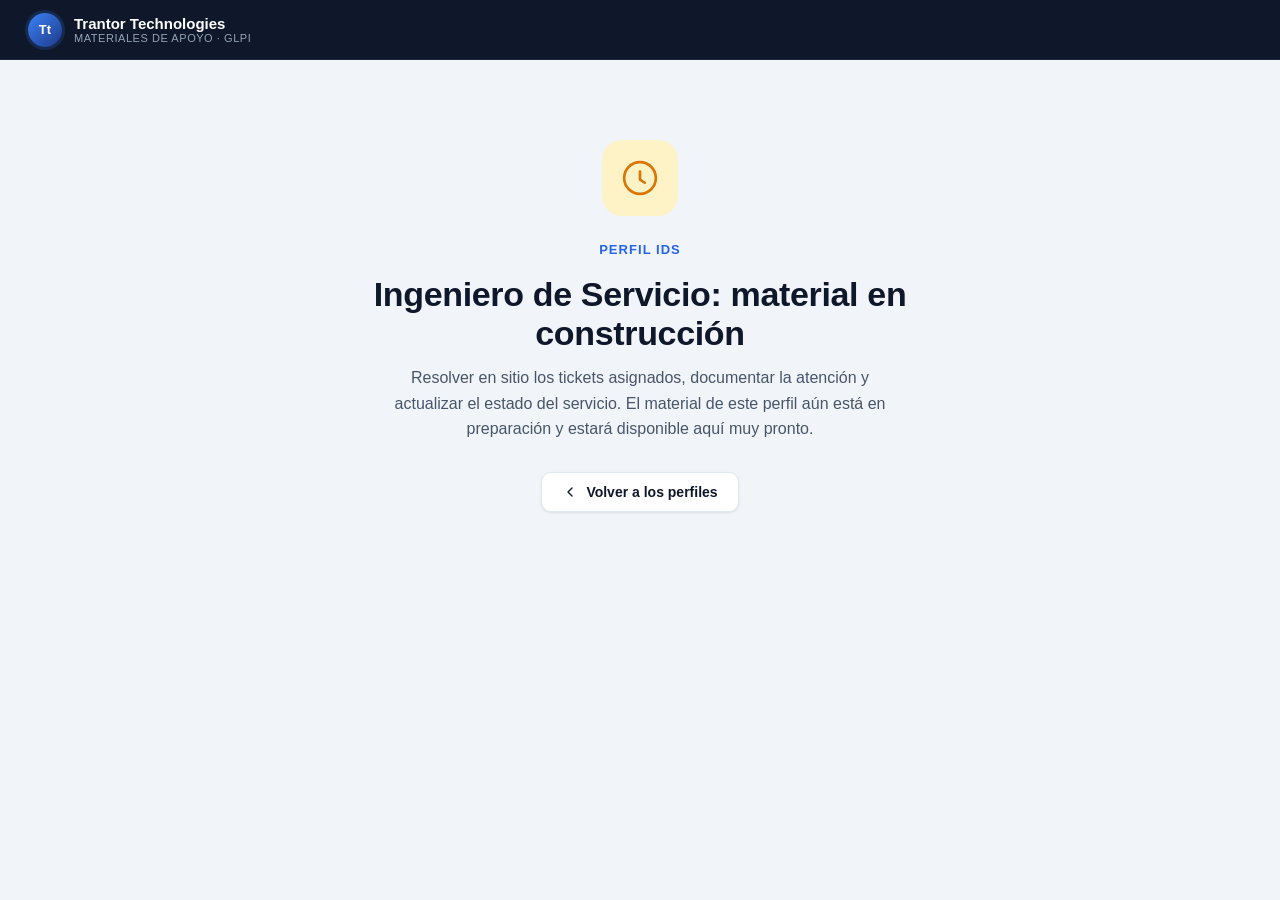
==== perfiles/ids/index.html @ 19f32ddd "Feat: update" ====
<!DOCTYPE html>
<html lang="es">
<head>
  <meta charset="UTF-8" />
  <meta http-equiv="refresh" content="0; url=../en-construccion.html?p=ids" />
  <link rel="canonical" href="../en-construccion.html?p=ids" />
  <title>En construcción</title>
</head>
<body>
  <p>Redirigiendo… Si no ocurre, <a href="../en-construccion.html?p=ids">abre la página del perfil</a>.</p>
  <script>location.replace("../en-construccion.html?p=ids");</script>
</body>
</html>
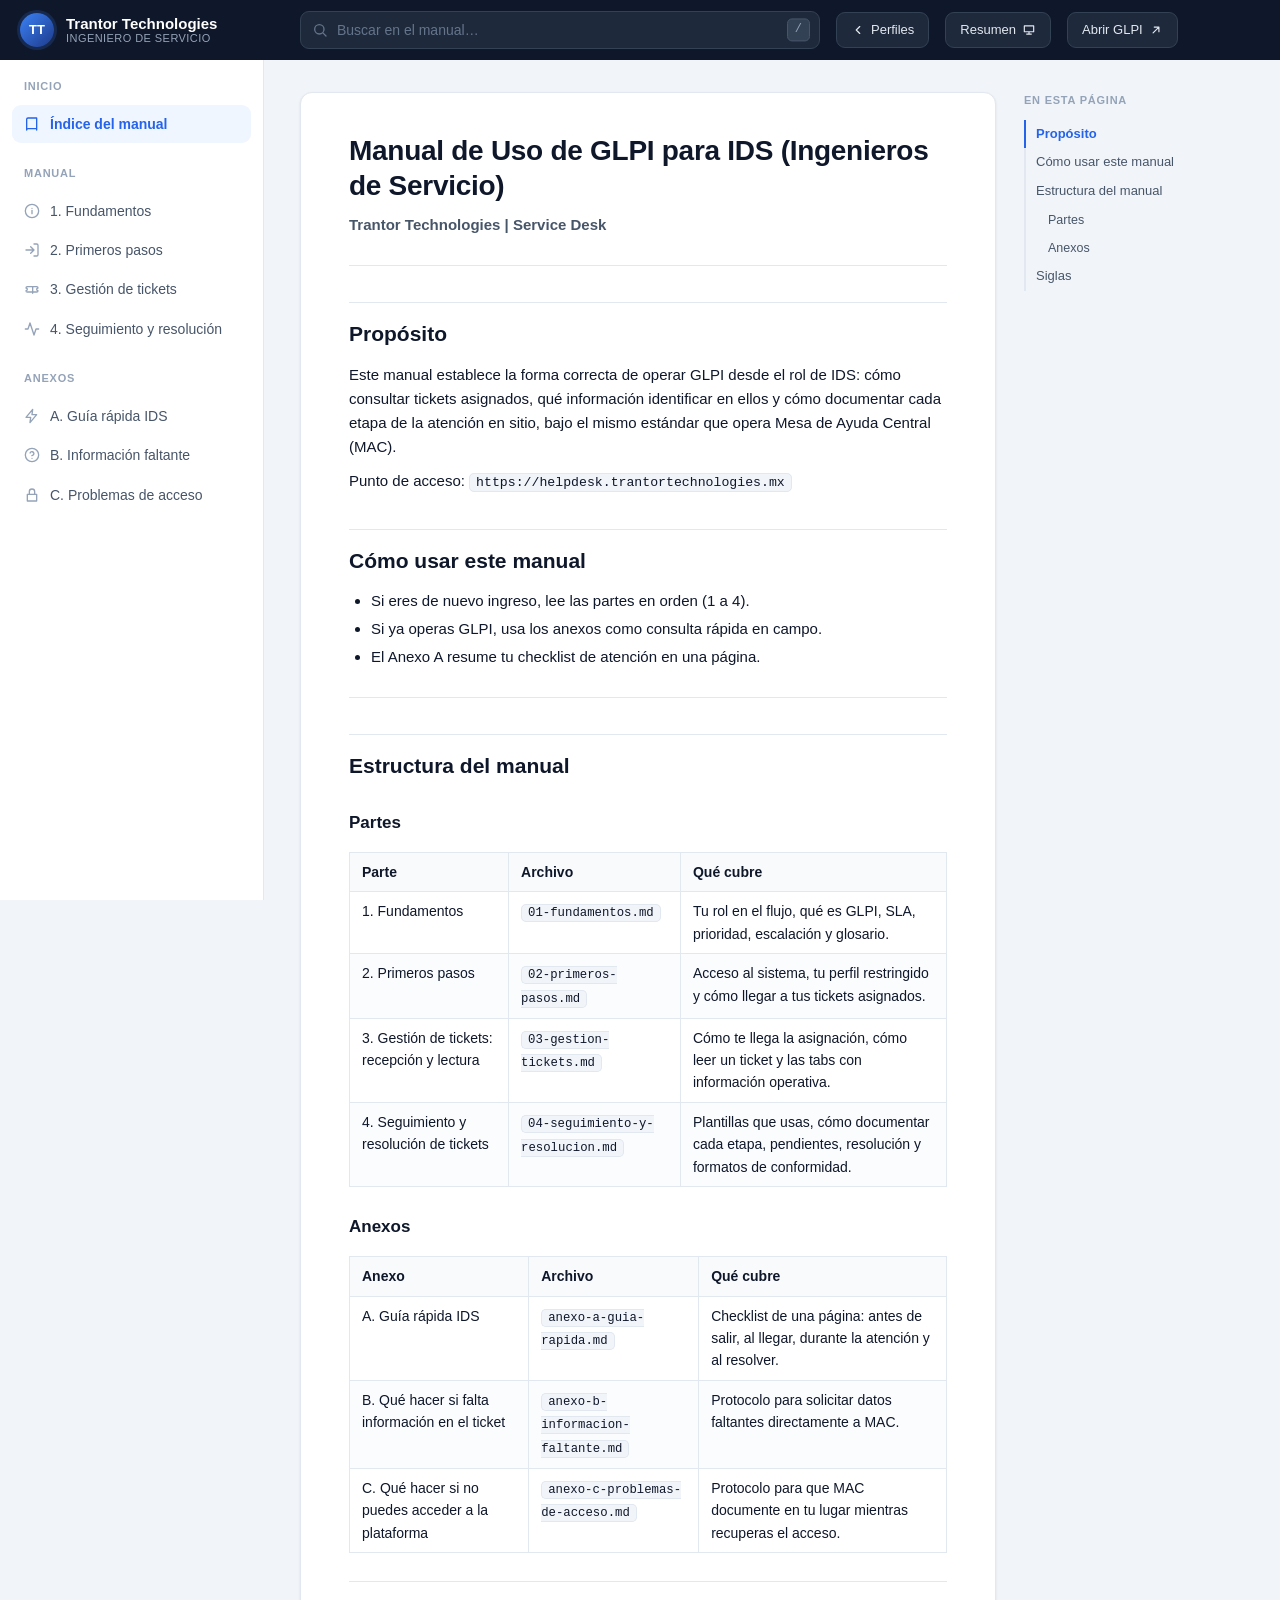
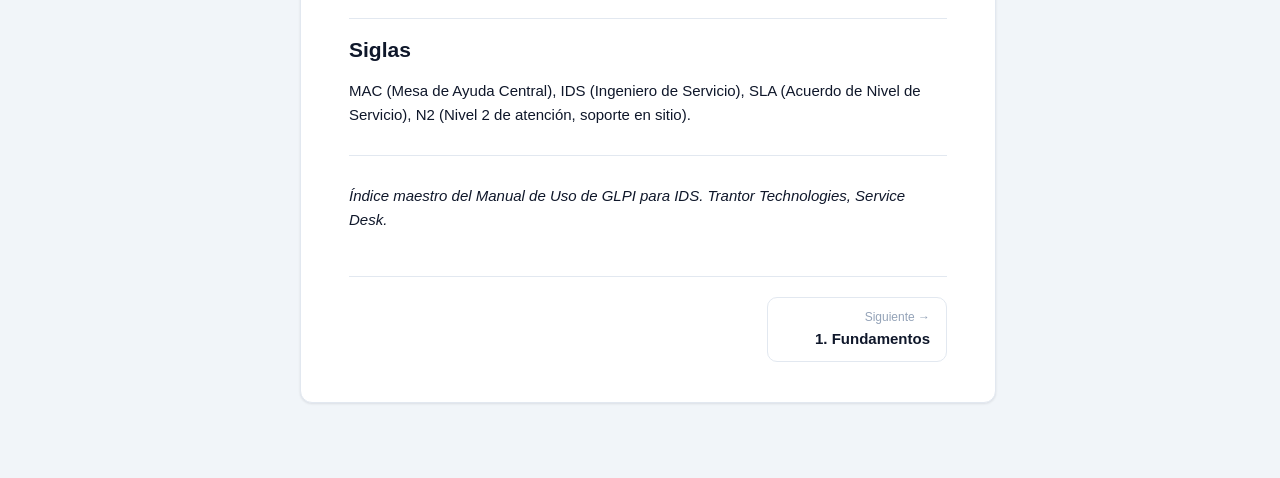
==== commit 9b5cf4ad: "Feat: ids profile" ====
--- a/perfiles/ids/index.html
+++ b/perfiles/ids/index.html
@@ -2,12 +2,67 @@
 <html lang="es">
 <head>
   <meta charset="UTF-8" />
-  <meta http-equiv="refresh" content="0; url=../en-construccion.html?p=ids" />
-  <link rel="canonical" href="../en-construccion.html?p=ids" />
-  <title>En construcción</title>
+  <meta name="viewport" content="width=device-width, initial-scale=1.0" />
+  <title>Manual de Uso de GLPI · IDS - Trantor Technologies</title>
+  <link rel="icon" type="image/png" href="docs/assets/favicon.png" />
+  <link rel="apple-touch-icon" href="docs/assets/favicon.png" />
+  <link rel="preconnect" href="https://fonts.googleapis.com" />
+  <link rel="stylesheet" href="../../engine/css/styles.css" />
 </head>
 <body>
-  <p>Redirigiendo… Si no ocurre, <a href="../en-construccion.html?p=ids">abre la página del perfil</a>.</p>
-  <script>location.replace("../en-construccion.html?p=ids");</script>
+  <!-- Barra superior -->
+  <header class="topbar">
+    <button id="menuToggle" class="menu-toggle" aria-label="Menú">
+      <svg viewBox="0 0 24 24" width="20" height="20"><path d="M3 6h18M3 12h18M3 18h18" stroke="currentColor" stroke-width="2" stroke-linecap="round"/></svg>
+    </button>
+    <a class="brand" href="#/">
+      <span class="brand-badge" id="brandBadge">Tt</span>
+      <span class="brand-text">
+        <span class="brand-name" id="brandName">Trantor Technologies</span>
+        <span class="brand-sub" id="brandSub">Service Desk</span>
+      </span>
+    </a>
+
+    <div class="topbar-search">
+      <svg class="search-icon" viewBox="0 0 24 24" width="16" height="16"><circle cx="11" cy="11" r="7" fill="none" stroke="currentColor" stroke-width="2"/><path d="M21 21l-4.3-4.3" stroke="currentColor" stroke-width="2" stroke-linecap="round"/></svg>
+      <input id="searchInput" type="search" placeholder="Buscar en el manual…" autocomplete="off" spellcheck="false" />
+      <kbd class="search-kbd">/</kbd>
+      <div id="searchResults" class="search-results" hidden></div>
+    </div>
+
+    <a class="platform-link" href="../../index.html" title="Volver al portal de perfiles">
+      <svg viewBox="0 0 24 24" width="14" height="14"><path d="M15 18l-6-6 6-6" fill="none" stroke="currentColor" stroke-width="2" stroke-linecap="round" stroke-linejoin="round"/></svg>
+      Perfiles
+    </a>
+
+    <a class="platform-link" href="deck.html">
+      Resumen
+      <svg viewBox="0 0 24 24" width="14" height="14"><path d="M4 5h16v10H4z M8 19h8 M12 15v4" fill="none" stroke="currentColor" stroke-width="2" stroke-linecap="round" stroke-linejoin="round"/></svg>
+    </a>
+
+    <a class="platform-link" id="platformLink" href="#" target="_blank" rel="noopener">
+      Abrir GLPI
+      <svg viewBox="0 0 24 24" width="14" height="14"><path d="M7 17L17 7M9 7h8v8" fill="none" stroke="currentColor" stroke-width="2" stroke-linecap="round" stroke-linejoin="round"/></svg>
+    </a>
+  </header>
+
+  <div class="layout">
+    <!-- Sidebar de navegación -->
+    <aside class="sidebar" id="sidebar">
+      <nav id="nav" class="nav" aria-label="Navegación del manual"></nav>
+    </aside>
+    <div class="sidebar-backdrop" id="sidebarBackdrop"></div>
+
+    <!-- Contenido -->
+    <main class="main">
+      <article id="content" class="content card">
+        <div class="loading">Cargando…</div>
+      </article>
+      <aside class="toc" id="toc" aria-label="En esta página"></aside>
+    </main>
+  </div>
+
+  <script src="../../engine/vendor/marked.min.js"></script>
+  <script src="../../engine/js/app.js"></script>
 </body>
 </html>
--- a/engine/css/styles.css
+++ b/engine/css/styles.css
@@ -0,0 +1,266 @@
+/* ===== Trantor Technologies - Manual GLPI ===== */
+:root {
+  --topbar-h: 60px;
+  --sidebar-w: 264px;
+  --toc-w: 220px;
+
+  --navy: #0f172a;
+  --navy-2: #1e293b;
+  --bg: #f1f5f9;
+  --card: #ffffff;
+  --border: #e2e8f0;
+  --text: #0f172a;
+  --text-soft: #475569;
+  --muted: #94a3b8;
+  --brand: #2563eb;
+  --brand-soft: #eff6ff;
+  --brand-border: #bfdbfe;
+  --green: #16a34a;
+  --green-soft: #dcfce7;
+  --amber: #d97706;
+  --amber-soft: #fef3c7;
+  --radius: 12px;
+  --shadow: 0 1px 3px rgba(15, 23, 42, .06), 0 1px 2px rgba(15, 23, 42, .04);
+  --shadow-lg: 0 10px 30px rgba(15, 23, 42, .12);
+  --font: -apple-system, BlinkMacSystemFont, "Segoe UI", Roboto, Helvetica, Arial, sans-serif;
+}
+
+* { box-sizing: border-box; }
+html, body { margin: 0; padding: 0; }
+body {
+  font-family: var(--font);
+  color: var(--text);
+  background: var(--bg);
+  font-size: 15px;
+  line-height: 1.6;
+  -webkit-font-smoothing: antialiased;
+}
+
+/* ===== Topbar ===== */
+.topbar {
+  position: fixed; top: 0; left: 0; right: 0; height: var(--topbar-h);
+  background: var(--navy);
+  display: flex; align-items: center; gap: 16px;
+  padding: 0 20px;
+  z-index: 50;
+  color: #e2e8f0;
+}
+.menu-toggle {
+  display: none; background: none; border: none; color: #cbd5e1; cursor: pointer;
+  padding: 6px; border-radius: 8px;
+}
+.menu-toggle:hover { background: rgba(255,255,255,.08); }
+
+.brand { display: flex; align-items: center; gap: 12px; text-decoration: none; min-width: var(--sidebar-w); }
+.brand-badge {
+  width: 34px; height: 34px; border-radius: 50%;
+  background: linear-gradient(135deg, #3b82f6, #1e3a8a);
+  color: #fff; font-weight: 700; font-size: 13px;
+  display: flex; align-items: center; justify-content: center;
+  box-shadow: 0 0 0 3px rgba(59,130,246,.18);
+}
+.brand-text { display: flex; flex-direction: column; line-height: 1.1; }
+.brand-name { color: #fff; font-weight: 600; font-size: 15px; }
+.brand-sub { color: #94a3b8; font-size: 11px; letter-spacing: .04em; text-transform: uppercase; }
+
+.topbar-search { position: relative; flex: 1; max-width: 520px; }
+.topbar-search .search-icon { position: absolute; left: 12px; top: 50%; transform: translateY(-50%); color: #64748b; }
+#searchInput {
+  width: 100%; height: 38px; border-radius: 9px; border: 1px solid #334155;
+  background: #1e293b; color: #e2e8f0; padding: 0 40px 0 36px; font-size: 14px; outline: none;
+}
+#searchInput::placeholder { color: #64748b; }
+#searchInput:focus { border-color: var(--brand); background: #172033; box-shadow: 0 0 0 3px rgba(37,99,235,.25); }
+.search-kbd {
+  position: absolute; right: 10px; top: 50%; transform: translateY(-50%);
+  background: #334155; color: #94a3b8; border-radius: 5px; font-size: 12px;
+  padding: 1px 7px; border: 1px solid #475569;
+}
+
+.search-results {
+  position: absolute; top: 46px; left: 0; right: 0;
+  background: var(--card); border: 1px solid var(--border); border-radius: 10px;
+  box-shadow: var(--shadow-lg); max-height: 60vh; overflow-y: auto; padding: 6px; z-index: 60;
+}
+.search-result {
+  display: block; padding: 10px 12px; border-radius: 8px; text-decoration: none; color: var(--text); cursor: pointer;
+}
+.search-result:hover, .search-result.active { background: var(--brand-soft); }
+.search-result .sr-title { font-weight: 600; font-size: 14px; }
+.search-result .sr-crumb { font-size: 12px; color: var(--muted); margin-bottom: 2px; }
+.search-result .sr-snippet { font-size: 13px; color: var(--text-soft); margin-top: 2px; }
+.search-result mark { background: #fde68a; color: inherit; border-radius: 3px; padding: 0 1px; }
+.search-empty { padding: 16px; text-align: center; color: var(--muted); font-size: 14px; }
+
+.platform-link {
+  display: inline-flex; align-items: center; gap: 6px;
+  background: #1e293b; border: 1px solid #334155; color: #e2e8f0;
+  padding: 7px 14px; border-radius: 9px; text-decoration: none; font-size: 13px; font-weight: 500;
+  white-space: nowrap;
+}
+.platform-link:hover { background: #334155; }
+
+/* ===== Layout ===== */
+.layout { display: flex; padding-top: var(--topbar-h); }
+
+.sidebar {
+  position: fixed; top: var(--topbar-h); bottom: 0; left: 0; width: var(--sidebar-w);
+  background: var(--card); border-right: 1px solid var(--border);
+  overflow-y: auto; padding: 18px 12px 40px;
+}
+.sidebar-backdrop { display: none; }
+
+.nav-group { margin-bottom: 22px; }
+.nav-group-label {
+  font-size: 11px; font-weight: 700; letter-spacing: .07em; text-transform: uppercase;
+  color: var(--muted); padding: 0 12px 8px;
+}
+.nav-item {
+  display: flex; align-items: center; gap: 10px;
+  padding: 8px 12px; margin: 1px 0; border-radius: 9px;
+  text-decoration: none; color: var(--text-soft); font-size: 14px; font-weight: 500;
+  cursor: pointer;
+}
+.nav-item:hover { background: #f8fafc; color: var(--text); }
+.nav-item.active { background: var(--brand-soft); color: var(--brand); font-weight: 600; }
+.nav-item.active .nav-icon { color: var(--brand); }
+.nav-icon { color: var(--muted); flex-shrink: 0; display: flex; }
+
+/* ===== Main / content ===== */
+.main {
+  margin-left: var(--sidebar-w);
+  flex: 1; display: flex; gap: 28px; align-items: flex-start;
+  padding: 32px 36px 80px; max-width: 1200px;
+}
+.content.card {
+  background: var(--card); border: 1px solid var(--border); border-radius: var(--radius);
+  box-shadow: var(--shadow); padding: 40px 48px; flex: 1; min-width: 0; max-width: 860px;
+}
+.loading { color: var(--muted); padding: 40px 0; text-align: center; }
+
+/* ===== Markdown typography ===== */
+.content h1 { font-size: 28px; font-weight: 700; margin: 0 0 6px; line-height: 1.25; letter-spacing: -.01em; }
+.content h1 + p { color: var(--text-soft); }
+.content h2 {
+  font-size: 21px; font-weight: 700; margin: 36px 0 12px; padding-top: 14px;
+  border-top: 1px solid var(--border);
+}
+.content h1 + h2, .content > h2:first-child { border-top: none; padding-top: 0; }
+.content h3 { font-size: 17px; font-weight: 650; margin: 26px 0 8px; }
+.content h4 { font-size: 15px; font-weight: 650; margin: 20px 0 6px; }
+.content p { margin: 10px 0; }
+.content a { color: var(--brand); text-decoration: none; }
+.content a:hover { text-decoration: underline; }
+.content ul, .content ol { padding-left: 22px; margin: 10px 0; }
+.content li { margin: 4px 0; }
+.content code {
+  background: #f1f5f9; border: 1px solid var(--border); border-radius: 5px;
+  padding: 1px 6px; font-size: .88em; font-family: ui-monospace, SFMono-Regular, Menlo, monospace;
+  color: #0f172a;
+}
+.content pre { background: #0f172a; color: #e2e8f0; padding: 16px 18px; border-radius: 10px; overflow-x: auto; }
+.content pre code { background: none; border: none; color: inherit; padding: 0; }
+.content hr { border: none; border-top: 1px solid var(--border); margin: 28px 0; }
+.content img { max-width: 100%; border: 1px solid var(--border); border-radius: 10px; box-shadow: var(--shadow); margin: 12px 0; }
+.content img.zoomable { cursor: zoom-in; transition: box-shadow .15s ease, transform .15s ease; }
+.content img.zoomable:hover { box-shadow: var(--shadow-lg); transform: translateY(-1px); }
+
+/* ===== Lightbox ===== */
+body.lb-lock { overflow: hidden; }
+.lightbox {
+  position: fixed; inset: 0; z-index: 100;
+  display: none; align-items: center; justify-content: center;
+  padding: 32px;
+  background: rgba(15, 23, 42, .85);
+  opacity: 0; transition: opacity .18s ease;
+}
+.lightbox.open { display: flex; opacity: 1; }
+.lb-figure { margin: 0; display: flex; flex-direction: column; align-items: center; gap: 12px; max-width: 100%; max-height: 100%; }
+.lb-img {
+  max-width: min(1200px, 100%); max-height: 82vh;
+  border-radius: 10px; box-shadow: var(--shadow-lg);
+  background: var(--card); cursor: zoom-out;
+}
+.lb-caption { color: #e2e8f0; font-size: 13.5px; text-align: center; max-width: 720px; }
+.lb-close {
+  position: absolute; top: 16px; right: 20px;
+  width: 40px; height: 40px; border: none; border-radius: 999px;
+  background: rgba(255, 255, 255, .12); color: #fff;
+  font-size: 26px; line-height: 1; cursor: pointer;
+  display: flex; align-items: center; justify-content: center;
+  transition: background .15s ease;
+}
+.lb-close:hover { background: rgba(255, 255, 255, .25); }
+
+/* Tablas */
+.content table { border-collapse: collapse; width: 100%; margin: 16px 0; font-size: 14px; }
+.content th, .content td { border: 1px solid var(--border); padding: 8px 12px; text-align: left; vertical-align: top; }
+.content th { background: #f8fafc; font-weight: 650; }
+.content tbody tr:nth-child(even) { background: #fbfcfe; }
+
+/* Blockquotes → callouts */
+.content blockquote {
+  margin: 16px 0; padding: 12px 16px; border-radius: 10px;
+  background: #f0fdf4; border: 1px solid var(--green-soft); border-left: 4px solid var(--green);
+  color: #14532d;
+}
+.content blockquote p { margin: 4px 0; }
+.content blockquote code { background: #fff; }
+
+/* Placeholder de captura pendiente */
+.shot-placeholder {
+  display: flex; align-items: center; gap: 12px;
+  margin: 16px 0; padding: 16px 18px; border-radius: 10px;
+  background: repeating-linear-gradient(45deg, #fafbfc, #fafbfc 10px, #f4f6f9 10px, #f4f6f9 20px);
+  border: 1px dashed var(--brand-border); color: var(--text-soft);
+}
+.shot-placeholder .shot-ico { color: var(--brand); flex-shrink: 0; }
+.shot-placeholder .shot-label { font-size: 12px; text-transform: uppercase; letter-spacing: .05em; color: var(--brand); font-weight: 700; }
+.shot-placeholder .shot-file { font-family: ui-monospace, monospace; font-size: 12.5px; color: var(--text); }
+
+/* Anchor headings */
+.content h2, .content h3 { scroll-margin-top: calc(var(--topbar-h) + 16px); position: relative; }
+.anchor-link { opacity: 0; margin-left: 8px; color: var(--muted); font-weight: 400; text-decoration: none; }
+.content h2:hover .anchor-link, .content h3:hover .anchor-link { opacity: 1; }
+
+/* Pie de página del doc */
+.doc-footer {
+  margin-top: 44px; padding-top: 20px; border-top: 1px solid var(--border);
+  display: flex; justify-content: space-between; gap: 16px; flex-wrap: wrap;
+}
+.doc-nav-btn {
+  display: flex; flex-direction: column; text-decoration: none; color: var(--text-soft);
+  border: 1px solid var(--border); border-radius: 10px; padding: 10px 16px; min-width: 180px;
+}
+.doc-nav-btn:hover { border-color: var(--brand); background: var(--brand-soft); }
+.doc-nav-btn .dn-dir { font-size: 12px; color: var(--muted); }
+.doc-nav-btn .dn-title { font-weight: 600; color: var(--text); }
+.doc-nav-btn.next { text-align: right; margin-left: auto; }
+
+/* ===== TOC ===== */
+.toc { position: sticky; top: calc(var(--topbar-h) + 32px); width: var(--toc-w); flex-shrink: 0; align-self: flex-start; }
+.toc-title { font-size: 11px; font-weight: 700; letter-spacing: .07em; text-transform: uppercase; color: var(--muted); margin-bottom: 10px; }
+.toc a { display: block; padding: 4px 10px; font-size: 13px; color: var(--text-soft); text-decoration: none; border-left: 2px solid var(--border); }
+.toc a:hover { color: var(--text); }
+.toc a.h3 { padding-left: 22px; font-size: 12.5px; }
+.toc a.active { color: var(--brand); border-left-color: var(--brand); font-weight: 600; }
+.toc:empty { display: none; }
+
+/* ===== Responsive ===== */
+@media (max-width: 1100px) { .toc { display: none; } }
+@media (max-width: 860px) {
+  .brand { min-width: auto; }
+  .brand-sub { display: none; }
+  .menu-toggle { display: block; }
+  .platform-link span, .search-kbd { display: none; }
+  .sidebar {
+    transform: translateX(-100%); transition: transform .2s ease; z-index: 40;
+    box-shadow: var(--shadow-lg);
+  }
+  body.nav-open .sidebar { transform: translateX(0); }
+  body.nav-open .sidebar-backdrop {
+    display: block; position: fixed; inset: var(--topbar-h) 0 0 0; background: rgba(15,23,42,.4); z-index: 35;
+  }
+  .main { margin-left: 0; padding: 20px 16px 60px; }
+  .content.card { padding: 24px 20px; }
+}
